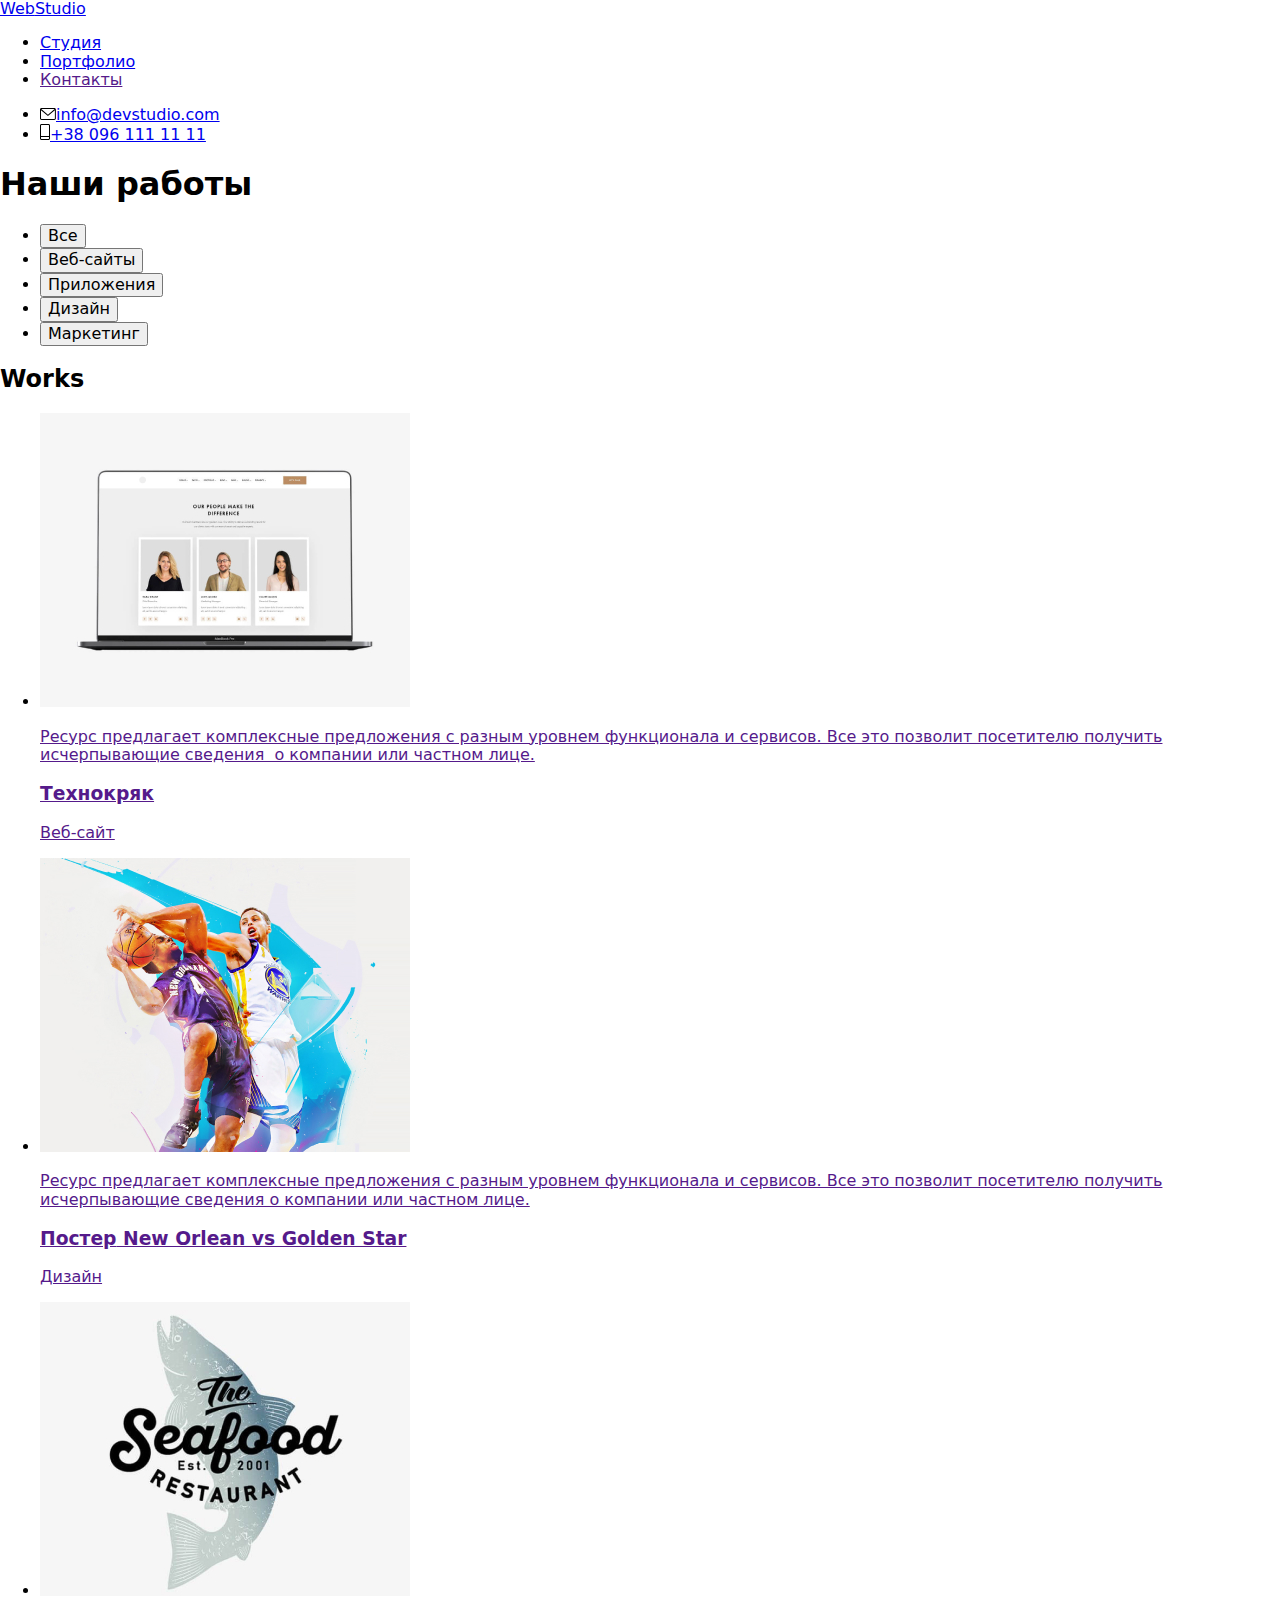
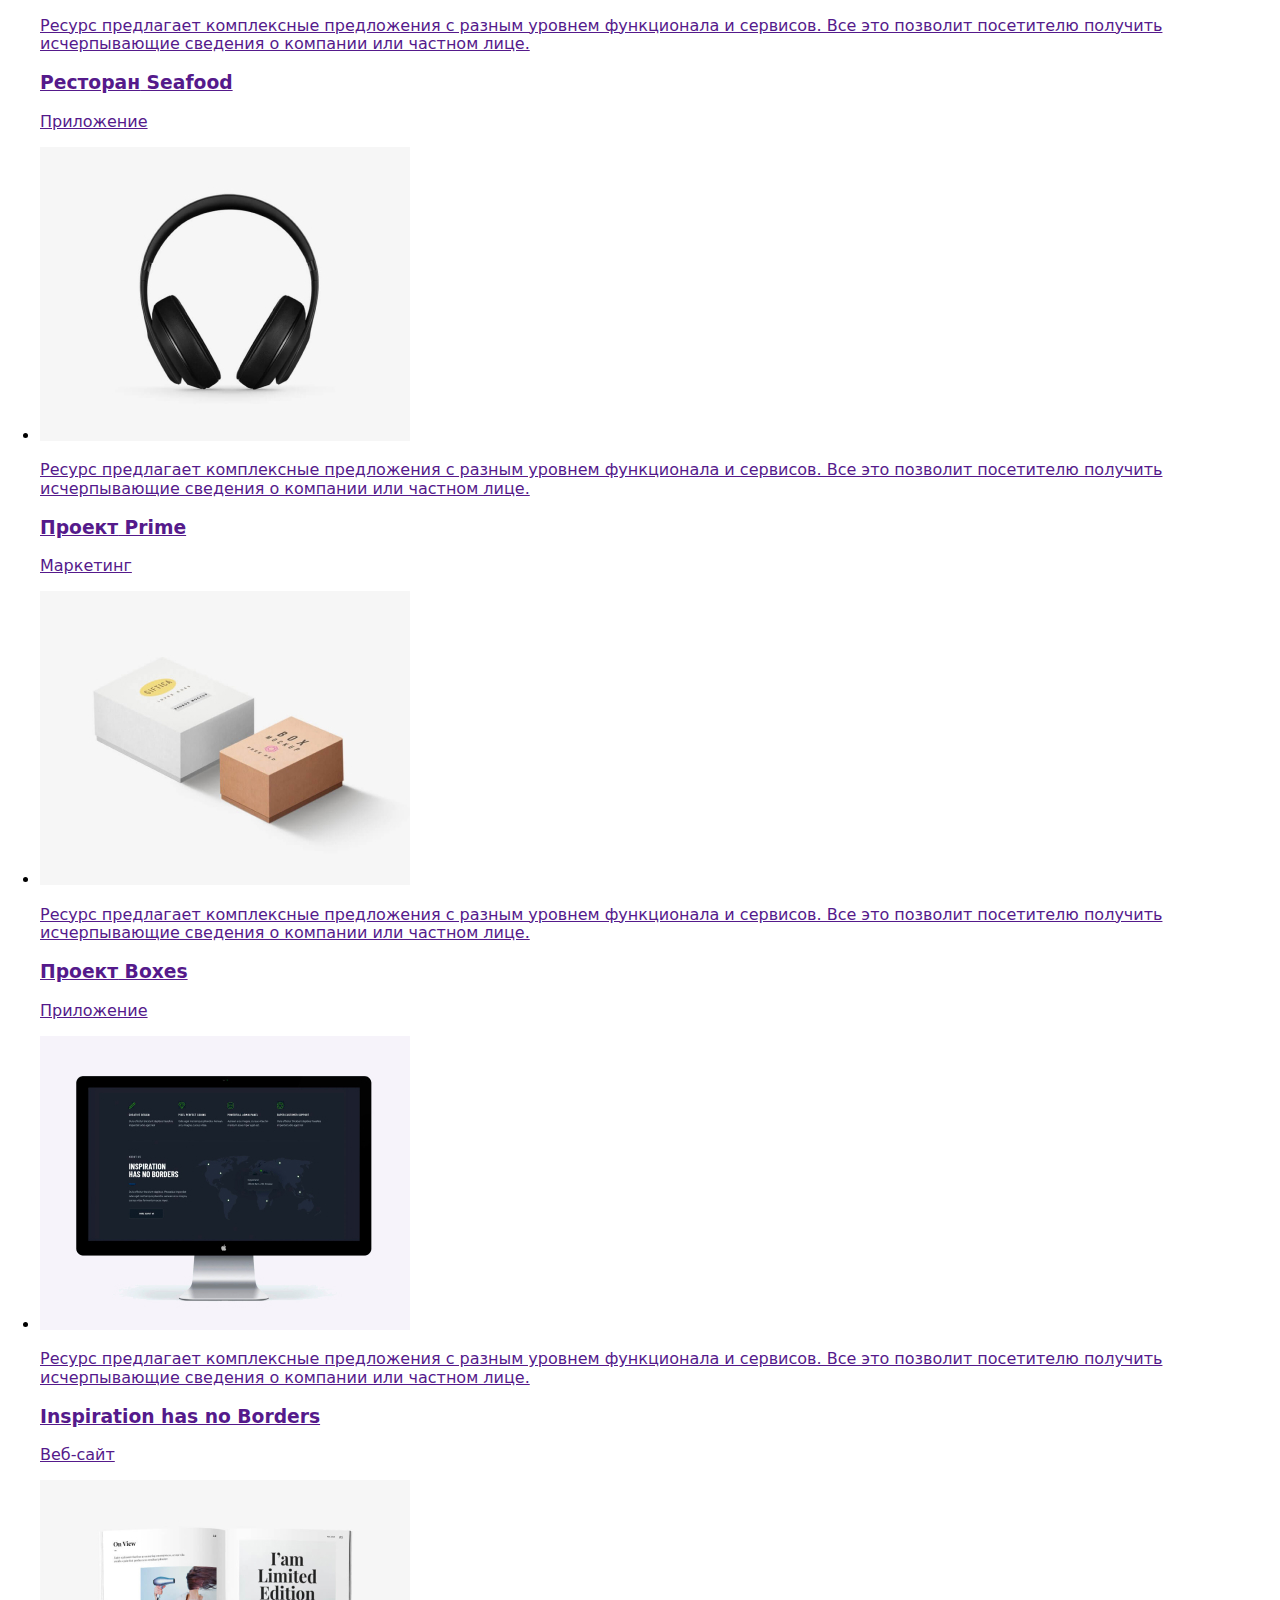
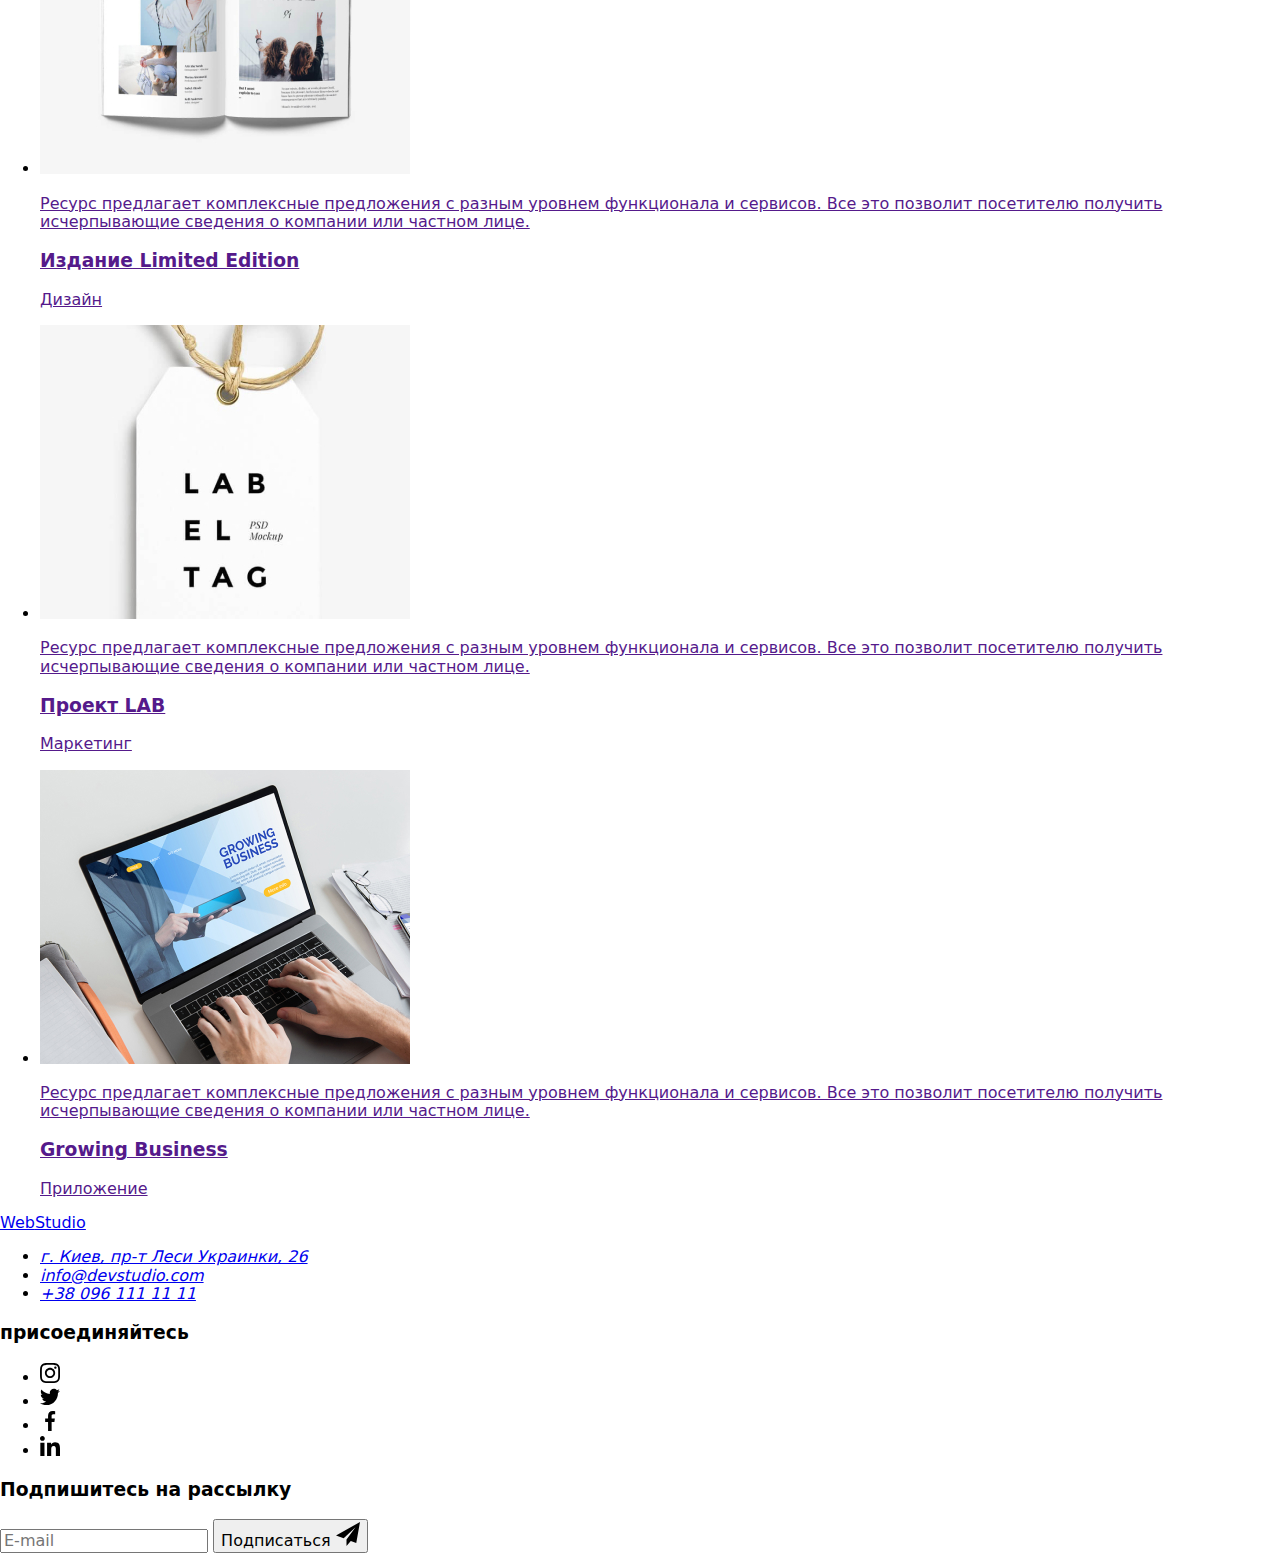
==== portfolio.html @ 3ccf1678 "add .gitignore" ====
<!DOCTYPE html>
<html lang="ru">
	<head>
		<meta charset="UTF-8" />
		<meta name="viewport" content="width=device-width, initial-scale=1.0" />
		<title>Portfolio</title>
		<link
			href="https://fonts.googleapis.com/css2?family=Raleway:wght@700&family=Roboto:wght@400;500;700;900&display=swap"
			rel="stylesheet"
		/>
		<link
			rel="stylesheet"
			href="https://cdnjs.cloudflare.com/ajax/libs/modern-normalize/1.0.0/modern-normalize.min.css"
		/>
		<link rel="stylesheet" href="./css/portfolio.min.css" />
	</head>
	<body>
		<!--Header-->
		<header class="header">
			<div class="container header__container">
				<nav class="navigation">
					<a class="logo navigation__logo" href="./index.html"><span>Web</span><span class="logo__text">Studio</span> </a>
					<ul class="navigation__list">
						<li class="navigation__item"><a class="navigation__link" href="./index.html">Студия</a></li>
						<li class="navigation__item"><a class="navigation__link navigation__link--current" href="./portfolio.html">Портфолио</a></li>
						<li class="navigation__item"><a class="navigation__link" href="">Контакты</a></li>
					</ul>
				</nav>
				<ul class="contacts">
					<li class="contacts__list">
						<a class="contacts__link" href="mailto:info@devstudio.com">
							<svg class="contacts__icon" width="16" height="12">
								<use href="./images/sprite.svg#icon-envelope"></use></svg>info@devstudio.com</a>
						</li>							
					<li class="contacts__list">
						<a class="contacts__link" href="tel:+380961111111">
							<svg class="contacts__icon" width="10" height="16">
								<use href="./images/sprite.svg#icon-phone"></use></svg>+38 096 111 11 11</a>
					</li>		
				</ul>
			</div>
		</header>
		<main>
			<section class="projects section">
				<h1 class="visually-hidden" aria-hidden="true" tabindex="-1">Наши работы</h1>
				<div class="container">
					<ul class="projects__list list">
						<li class="projects__item"><button class="projects__button button" type="button">Все</button></li>
						<li class="projects__item"><button class="projects__button button" type="button">Веб-сайты</button></li>
						<li class="projects__item"><button class="projects__button button" type="button">Приложения</button></li>
						<li class="projects__item"><button class="projects__button button" type="button">Дизайн</button></li>
						<li class="projects__item"><button class="projects__button button" type="button">Маркетинг</button></li>
					</ul>

					<h2 class="visually-hidden" aria-hidden="true" tabindex="-1">Works</h2>
					<ul class="works">
						<li class="works__item">
							<a class="works__card" href="">
								<div class="works__photo">
									<img class="works__img" src="./images/tehno.jpg" alt="Изображение ноутбука с открытым вебсайтом" />
									<p class="works__text">Ресурс предлагает комплексные предложения с разным уровнем функционала и сервисов. Все это позволит посетителю получить исчерпывающие сведения  о компании или частном лице.</p>
									</div>	
								<div class="works__summary">
									<h3 class="works__title">Технокряк</h3>
									<p class="works__type">Веб-сайт</p>
								</div>
							</a>
						</li>
						<li class="works__item">
							<a class="works-card" href="">
                            	<div class="works__photo">
								  <img class="works__img" src="./images/basketball.jpg" alt="Изображение постера с баскетболистами" />
								  <p class="works__text">Ресурс предлагает комплексные предложения с разным уровнем функционала и сервисов. Все это позволит посетителю получить исчерпывающие сведения о компании или частном лице.</p>
					     		</div>
								<div class="works__summary">
									<h3 class="works__title">Постер<span lang="en"> New Orlean vs Golden Star</span></h3>
									<p class="works__type">Дизайн</p>
								</div>
							</a>
						</li>
						<li class="works__item">
							<a class="works__card" href="">
							<div class="works__photo"> 
								<img class="works__img" src="./images/seafood.jpg" alt="Изображение логотипа рыбного ресторана" />
								<p class="works__text">Ресурс предлагает комплексные предложения с разным уровнем функционала и сервисов. Все это позволит посетителю получить исчерпывающие сведения о компании или частном лице.</p>
							</div>
								<div class="works__summary">
									<h3 class="works__title">Ресторан<span lang="en"> Seafood</span></h3>
									<p class="works__type">Приложение</p>
								</div>
							</a>
						</li>
						<li class="works__item">
							<a class="works__card" href="">
								<div class="works__photo"> 
								<img class="works__img" src="./images/prime.jpg" alt="Изображение наушников" />
								<p class="works__text">Ресурс предлагает комплексные предложения с разным уровнем функционала и сервисов. Все это позволит посетителю получить исчерпывающие сведения о компании или частном лице.</p>
								</div>
								<div class="works__summary">
									<h3 class="works__title">Проект<span lang="en"> Prime</span></h3>
									<p class="works__type">Маркетинг</p>
								</div>
							</a>
						</li>
						<li class="works__item">
							<a class="works__card" href="">
								<div class="works__photo"> 
								<img class="works__img" src="./images/boxes.jpg" alt="Изображение двух коробок" />
								<p class="works__text">Ресурс предлагает комплексные предложения с разным уровнем функционала и сервисов. Все это позволит посетителю получить исчерпывающие сведения о компании или частном лице.</p>
								</div>
								<div class="works__summary">
									<h3 class="works__title">Проект<span lang="en"> Boxes</span></h3>
									<p class="works__type">Приложение</p>
								</div>
							</a>
						</li>
						<li class="works__item">
							<a class="works__card" href="">
								<div class="works__photo"> 
								<img class="works__img" src="./images/inspiration.jpg" alt="Изображение монитора" />
								<p class="works__text">Ресурс предлагает комплексные предложения с разным уровнем функционала и сервисов. Все это позволит посетителю получить исчерпывающие сведения о компании или частном лице.</p>
								</div>
								<div class="works__summary">
									<h3 class="works__title" lang="en">Inspiration has no Borders</h3>
									<p class="works__type">Веб-сайт</p>
								</div>
							</a>
						</li>
						<li class="works__item">
							<a class="works__card" href="">
								<div class="works__photo"> 
								<img class="works__img" src="./images/limited.jpg" alt="Изображение разворота журнала" />
								<p class="works__text">Ресурс предлагает комплексные предложения с разным уровнем функционала и сервисов. Все это позволит посетителю получить исчерпывающие сведения о компании или частном лице.</p>
								</div>
								<div class="works__summary">
									<h3 class="works__title">Издание<span lang="en"> Limited Edition</span></h3>
									<p class="works__type">Дизайн</p>
								</div>
							</a>
						</li>
						<li class="works__item">
							<a class="works__card" href="">
								<div class="works__photo"> 
								<img class="works__img" src="./images/lab.jpg" alt="Изображение с биркой" />
								<p class="works__text">Ресурс предлагает комплексные предложения с разным уровнем функционала и сервисов. Все это позволит посетителю получить исчерпывающие сведения о компании или частном лице.</p>
								</div>
								<div class="works__summary">
									<h3 class="works__title">Проект<span lang="en"> LAB</span></h3>
									<p class="works__type">Маркетинг</p>
								</div>
							</a>
						</li>
						<li class="works__item">
							<a class="works__card" href="">
								<div class="works__photo"> 
								<img class="works__img" src="./images/notebook.jpg" alt="Изображение с руками на клавиатуре ноутбука"/>
								<p class="works__text">Ресурс предлагает комплексные предложения с разным уровнем функционала и сервисов. Все это позволит посетителю получить исчерпывающие сведения о компании или частном лице.</p>
								</div>	
								<div class="works__summary">
									<h3 class="works__title" lang="en">Growing Business</h3>
									<p class="works__type">Приложение</p>
								</div>
							</a>
						</li>
					</ul>
				</div>
			</section>
		</main>
				<!--Footer-->
		<footer class="footer section">
			<div class="footer__container container">
				<div class="address">
				<a class="logo" href="./index.html"><span>Web</span><span class="logo__text logo__text--white">Studio</span></a>
				<address>
					<ul class="address__list">
						<li class="address__item">
							<a class="address__link" href="https://goo.gl/maps/FVcXJ8ViRF421qkY6" target="_blank" rel="noopener norefferer" 
								>г. Киев, пр-т Леси Украинки, 26</a
							>
						</li>
						<li>
							<a class="footer__contact-link" href="mailto:info@devstudio.com">info@devstudio.com</a>
						</li>
						<li>
							<a class="footer__contact-link" href="tel:+380961111111">+38 096 111 11 11</a>
						</li>
					</ul>
				</address>
			</div>
			<div class="social footer__social">
				<h3 class="social__title">присоединяйтесь</h3>
				<ul class="social__list">
					<li class="social__item"> 
						<a class="social__link social__link--footer" href="">
							<svg class="social__icon social__icon--footer" width="20" height="20">
								<use href="./images/sprite.svg#icon-instagram"></use>
							</svg>
						</a>
					</li>
					<li class="social__item">
						<a class="social__link social__link--footer" href="">
							<svg class="social__icon social__icon--footer" width="20" height="20">
								<use href="./images/sprite.svg#icon-twitter"></use>
							</svg>
						</a>
					</li>
					<li class="social__item">
						<a class="social__link social__link--footer" href="">
							<svg class="social__icon social__icon--footer" width="20" height="20">
								<use href="./images/sprite.svg#icon-facebook"></use>
							</svg>
						</a>
					</li>
					<li class="social__item">
						<a class="social__link social__link--footer" href="">
							<svg class="social__icon social__icon--footer" width="20" height="20">
								<use href="./images/sprite.svg#icon-linkedin"></use>
							</svg>
						</a>
					</li>
				</ul>
			</div>
		<!--====================Footer email form=====================-->
			<form class="footer-form">
				<h3 class="footer-form__white-title">Подпишитесь на рассылку</h3>
				<label class="footer-form__label">
					<input class="footer-form__input" type="email" name="email" placeholder="E-mail">
				</label>
				<button class="button footer-form__button" type="submit">Подписаться
					<svg class="footer-form__icon" width="24" height="24">
					<use href="./images/icons.svg#icon-send"></use>
				</svg>	
				</button>
			</form>
		</div>
	</footer>
	</body>
</html>
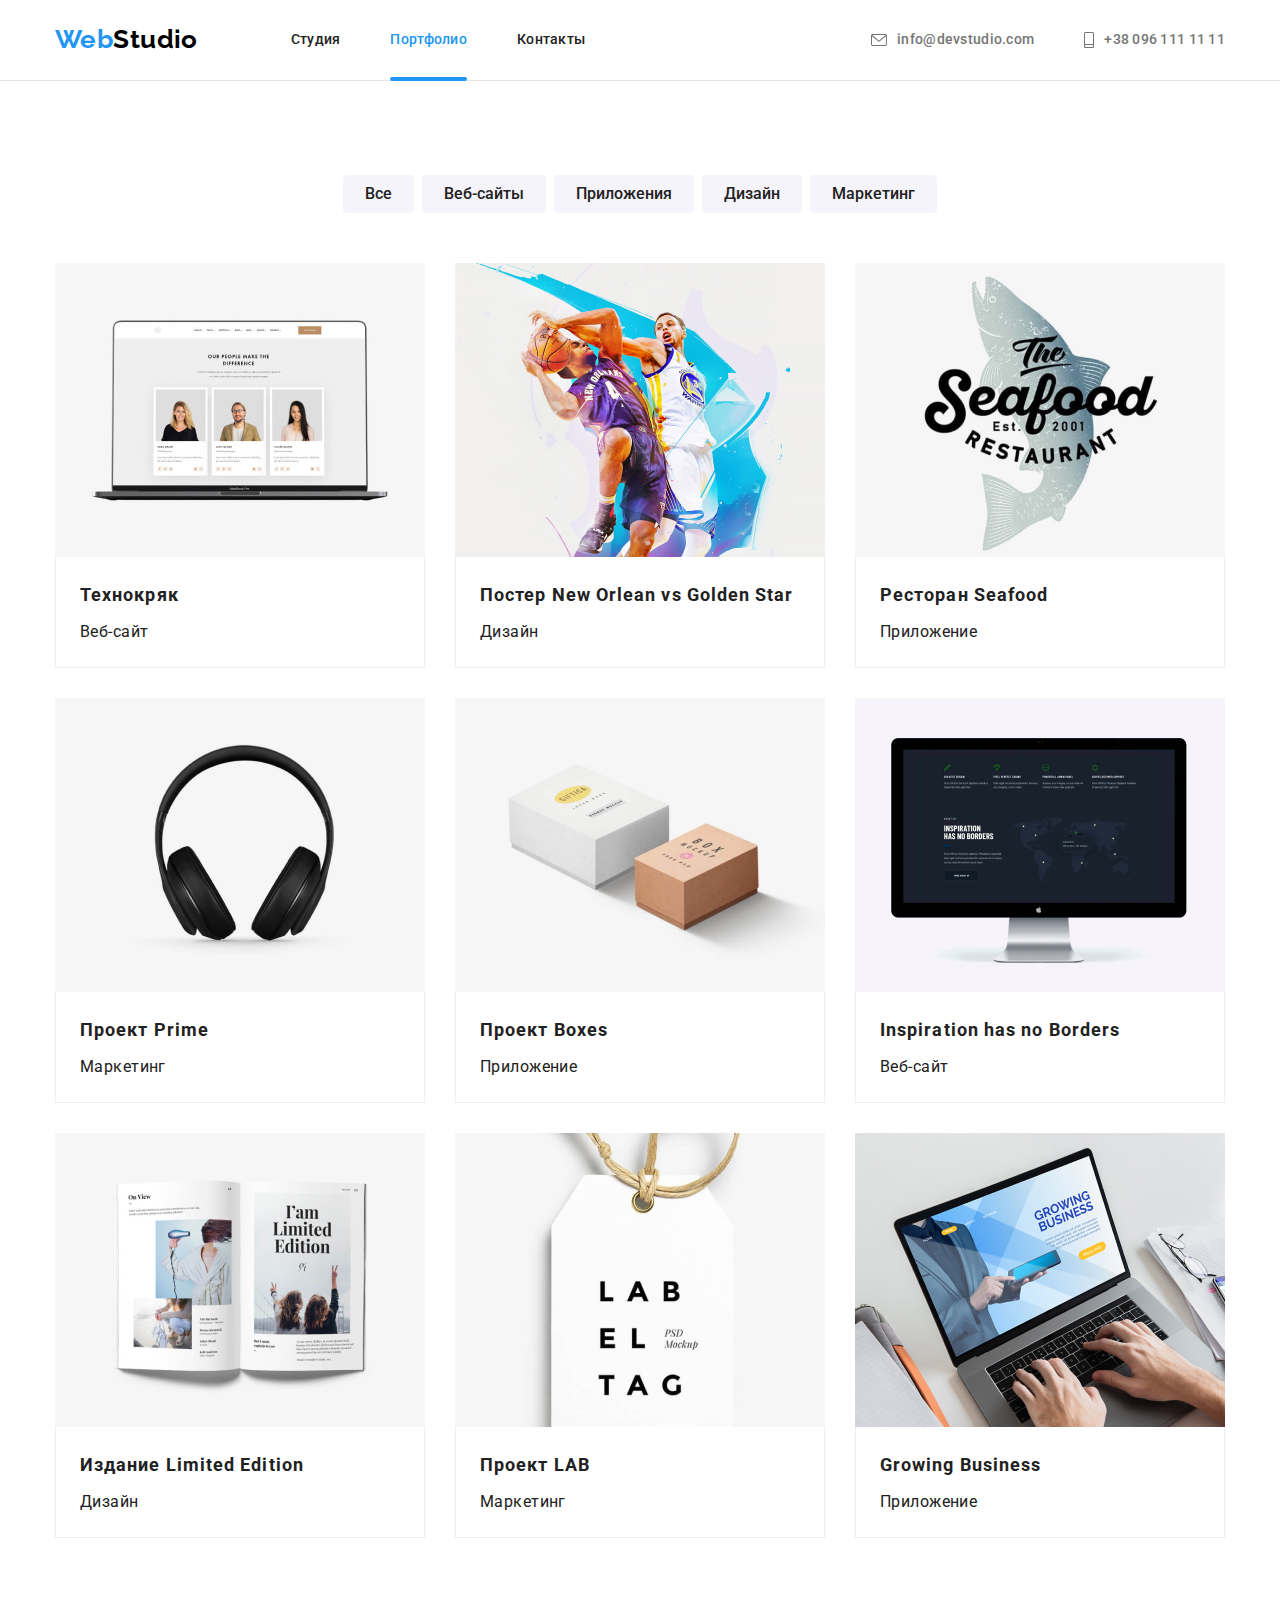
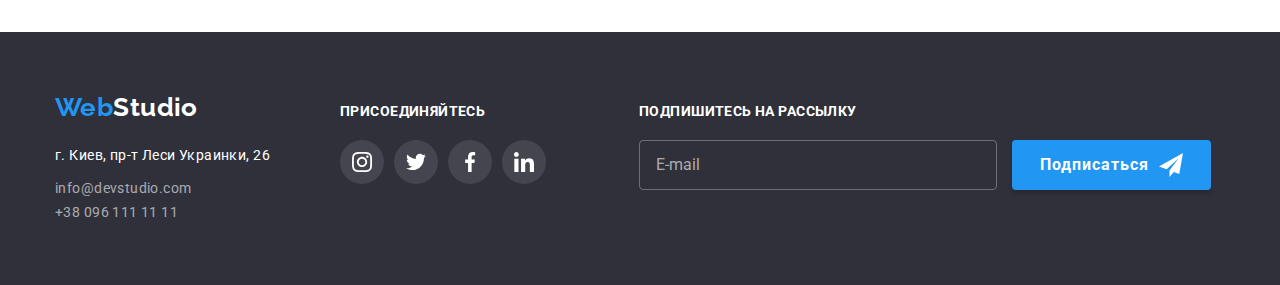
==== commit 333876d1: "create portfolio.html" ====
--- a/portfolio.html
+++ b/portfolio.html
@@ -222,7 +222,8 @@
 				</ul>
 			</div>
 		<!--====================Footer email form=====================-->
-			<form class="footer-form">
+		
+		<form class="footer-form">
 				<h3 class="footer-form__white-title">Подпишитесь на рассылку</h3>
 				<label class="footer-form__label">
 					<input class="footer-form__input" type="email" name="email" placeholder="E-mail">
--- a/css/portfolio.min.css
+++ b/css/portfolio.min.css
@@ -0,0 +1,2 @@
+:root{--text-color-white: #ffffff;--text-color-black: #212121;--text-color-grey: #757575;--accent-color: #2196f3;--text-color-auth-nav: rgba(255, 255, 255, 0.6);--text-color-black-logo: #000000;--background-color-gray: #2f303a;--background-color-overlay: rgba(0, 0, 0, 0.2);--background-color-white-title: rgba(47, 48, 58, 0.8);--background-color-bottom: #f5f4fa;--background-color-pop-up-text: rgba(33, 150, 243, 0.9);--background-color-social-link-footer: rgba(255, 255, 255, 0.1);--border-color: #e5e5e5;--border-color-projects: #eeeeee;--border-color-close-button: rgba(0, 0, 0, 0.1);--icon-color: #afb1b8;--timing-function: cubic-bezier(0.4, 0, 0.2, 1)}.visually-hidden{position:absolute;white-space:nowrap;width:1px;height:1px;overflow:hidden;border:0;padding:0;clip:rect(0 0 0 0);-webkit-clip-path:inset(50%);clip-path:inset(50%);margin:-1px}html{-webkit-box-sizing:border-box;box-sizing:border-box}*,*::before,*::after{-webkit-box-sizing:inherit;box-sizing:inherit}*{margin:0;padding:0}ul{list-style:none}a{text-decoration:none;color:var(--text-color-black)}img{display:block}body{margin:0;font-family:'Roboto', sans-serif;font-size:14px;line-height:1.71;letter-spacing:0.03em;color:var(--text-color-grey);background-color:var(--text-color-white)}.container{margin-left:auto;margin-right:auto;padding-left:15px;padding-right:15px;width:1200px}.section{padding-top:94px;padding-bottom:94px}.logo{font-family:'Raleway', sans-serif;font-weight:700;font-size:26px;line-height:1.19;color:var(--accent-color)}.logo__text{color:var(--text-color-black-logo)}.logo__text--white{color:var(--text-color-white)}.button{font-family:'Roboto', sans-serif;cursor:pointer}.title{margin-top:0;margin-bottom:50px;font-weight:700;font-size:36px;line-height:1.17;text-align:center;color:var(--text-color-black)}.social{display:-webkit-box;display:-ms-flexbox;display:flex;-webkit-box-pack:center;-ms-flex-pack:center;justify-content:center;-webkit-box-align:center;-ms-flex-align:center;align-items:center}.social__title{margin-bottom:20px;font-style:normal;font-weight:700;font-size:14px;line-height:1.14;text-transform:uppercase;color:var(--text-color-white)}.social__list{display:-webkit-box;display:-ms-flexbox;display:flex;-webkit-box-pack:center;-ms-flex-pack:center;justify-content:center;-webkit-box-align:center;-ms-flex-align:center;align-items:center}.social__item+.social__item{margin-left:10px}.social__icon{fill:currentColor}.social__icon--footer{fill:var(--text-color-white)}.social__link{display:-webkit-box;display:-ms-flexbox;display:flex;width:44px;height:44px;-webkit-box-pack:center;-ms-flex-pack:center;justify-content:center;-webkit-box-align:center;-ms-flex-align:center;align-items:center;border-radius:50%}.social__link:hover,.social__link:focus{color:var(--text-color-white);background-color:var(--accent-color)}.social__link--team{color:var(--icon-color);background-position:center;background-repeat:no-repeat;-webkit-transition:color 250ms var(--timing-function),background-color 250ms var(--timing-function);transition:color 250ms var(--timing-function),background-color 250ms var(--timing-function)}.social__link--footer{background:var(--background-color-social-link-footer);-webkit-transition:background-color 250ms var(--timing-function);transition:background-color 250ms var(--timing-function)}.header{border-bottom:solid 1px var(--border-color)}.header__container{display:-webkit-box;display:-ms-flexbox;display:flex;-webkit-box-align:center;-ms-flex-align:center;align-items:center}.navigation{display:-webkit-box;display:-ms-flexbox;display:flex;-webkit-box-align:center;-ms-flex-align:center;align-items:center}.navigation__logo{margin-top:24px;margin-bottom:25px;display:-webkit-box;display:-ms-flexbox;display:flex;font-family:'Raleway', sans-serif;font-weight:700;font-size:26px;line-height:1.19;color:var(--accent-color)}.navigation__list{margin-left:93px;display:-webkit-box;display:-ms-flexbox;display:flex}.navigation__item+.navigation__item{margin-left:50px}.navigation__link{padding-top:32px;padding-bottom:32px;display:block;font-weight:500;font-size:14px;line-height:1.14;letter-spacing:0.02em;color:var(--text-color-black);-webkit-transition:color 250ms var(--timing-function);transition:color 250ms var(--timing-function)}.navigation__link--current{position:relative;padding-top:32px;padding-bottom:32px;display:block;font-weight:500;font-size:14px;line-height:1.14;letter-spacing:0.02em;color:var(--accent-color);-webkit-transition:color 250ms var(--timing-function);transition:color 250ms var(--timing-function)}.navigation__link--current::after{position:absolute;display:inline-block;content:'';bottom:-1px;left:0;height:4px;width:100%;border-radius:2px;background-color:var(--accent-color);opacity:1}.navigation__link:hover,.navigation__link:focus,.navigation__link--current:hover,.navigation__link--current:focus{color:var(--accent-color);cursor:pointer}.contacts{margin-left:auto;display:-webkit-box;display:-ms-flexbox;display:flex;-webkit-box-align:center;-ms-flex-align:center;align-items:center}.contacts__list{display:-webkit-box;display:-ms-flexbox;display:flex;-webkit-box-align:center;-ms-flex-align:center;align-items:center}.contacts__list+.contacts__list{margin-left:50px}.contacts__icon{fill:currentColor;margin-right:10px;-webkit-transition:fill 250ms var(--timing-function);transition:fill 250ms var(--timing-function)}.contacts__icon:hover{fill:var(--accent-color)}.contacts__link{display:-webkit-box;display:-ms-flexbox;display:flex;-webkit-box-align:center;-ms-flex-align:center;align-items:center;padding-top:32px;padding-bottom:32px;font-style:normal;font-weight:500;line-height:1.14;letter-spacing:0.02em;color:var(--text-color-grey);-webkit-transition:color 250ms var(--timing-function);transition:color 250ms var(--timing-function)}.contacts__link:hover,.contacts__link:focus{color:var(--accent-color)}.projects{padding-top:94px;padding-bottom:94px}.projects__list{margin-bottom:50px;display:-webkit-box;display:-ms-flexbox;display:flex;-webkit-box-pack:center;-ms-flex-pack:center;justify-content:center}.projects__item+.projects__item{margin-left:8px}.projects__button{padding:6px 22px;font-weight:500;font-size:16px;line-height:1.62;color:var(--text-color-black);background-color:var(--background-color-bottom);border-radius:4px;border:none;-webkit-transition:color 250ms var(--timing-function),background-color 250ms var(--timing-function),-webkit-box-shadow 250ms var(--timing-function);transition:color 250ms var(--timing-function),background-color 250ms var(--timing-function),-webkit-box-shadow 250ms var(--timing-function);transition:color 250ms var(--timing-function),background-color 250ms var(--timing-function),box-shadow 250ms var(--timing-function);transition:color 250ms var(--timing-function),background-color 250ms var(--timing-function),box-shadow 250ms var(--timing-function),-webkit-box-shadow 250ms var(--timing-function)}.projects__button:hover,.projects__button:focus{background-color:var(--accent-color);color:var(--text-color-white);-webkit-box-shadow:0px 3px 1px rgba(0,0,0,0.1),0px 1px 2px rgba(0,0,0,0.08),0px 2px 2px rgba(0,0,0,0.12);box-shadow:0px 3px 1px rgba(0,0,0,0.1),0px 1px 2px rgba(0,0,0,0.08),0px 2px 2px rgba(0,0,0,0.12);cursor:pointer}.works{display:-webkit-box;display:-ms-flexbox;display:flex;-ms-flex-wrap:wrap;flex-wrap:wrap}.works__item{overflow:hidden;margin-right:30px;margin-bottom:30px;width:370px;-webkit-transition:-webkit-box-shadow 250ms var(--timing-function);transition:-webkit-box-shadow 250ms var(--timing-function);transition:box-shadow 250ms var(--timing-function);transition:box-shadow 250ms var(--timing-function), -webkit-box-shadow 250ms var(--timing-function)}.works__item:nth-child(3n){margin-right:0px}.works__item:nth-last-child(-n+3){margin-bottom:0}.works__img{display:block;width:100%}.works__photo{display:-webkit-box;display:-ms-flexbox;display:flex;position:relative;overflow:hidden}.works__text{position:absolute;bottom:0;width:100%;height:100%;font-size:18px;line-height:1.56;color:var(--text-color-white);background-color:var(--background-color-pop-up-text);padding:63px 24px;-webkit-transform:translateY(100%);transform:translateY(100%);-webkit-transition:-webkit-transform 250ms var(--timing-function);transition:-webkit-transform 250ms var(--timing-function);transition:transform 250ms var(--timing-function);transition:transform 250ms var(--timing-function), -webkit-transform 250ms var(--timing-function)}.works__item:hover .works__text,.works__item:focus .works__text{-webkit-transform:translateY(0);transform:translateY(0)}.works__item:hover,.works__item:focus{display:inline-block;-webkit-box-shadow:0px 1px 1px rgba(0,0,0,0.12),0px 4px 4px rgba(0,0,0,0.06),1px 4px 6px rgba(0,0,0,0.16);box-shadow:0px 1px 1px rgba(0,0,0,0.12),0px 4px 4px rgba(0,0,0,0.06),1px 4px 6px rgba(0,0,0,0.16)}.works__summary{border-bottom:1px solid var(--border-color-projects);border-right:1px solid var(--border-color-projects);border-left:1px solid var(--border-color-projects);padding:20px 24px}.works__title{margin-top:0;margin-bottom:4px;font-weight:700;font-size:18px;line-height:2;letter-spacing:0.06em;color:var(--text-color-black)}.works__type{margin-top:0;font-size:16px;line-height:1.88}.footer{padding:60px 0;background-color:var(--background-color-gray)}.footer__container{display:-webkit-box;display:-ms-flexbox;display:flex;-webkit-box-align:baseline;-ms-flex-align:baseline;align-items:baseline}.footer__contact-link{margin-top:0;font-weight:400;font-style:normal;color:var(--text-color-auth-nav)}.footer__contact-link:hover,.footer__contact-link:focus{color:var(--accent-color)}.footer__social{display:block;margin-left:70px}.address{padding-top:0}.address__list:first-child{margin-top:20px}.address__item:not(:last-child){margin-bottom:9px}.address__link{font-style:normal;color:var(--text-color-white)}.address__link:hover,.address__link:focus{color:var(--accent-color)}.footer-form{margin-left:93px}.footer-form__white-title{margin-bottom:20px;font-style:normal;font-weight:700;font-size:14px;line-height:1.14;text-transform:uppercase;color:var(--text-color-white)}.footer-form__input{margin-right:12px;padding:15px 16px;width:358px;height:50px;border:1px solid rgba(255,255,255,0.3);background-color:inherit;color:var(--text-color-auth-nav);border-radius:4px}.footer-form__input:focus{border-color:var(--text-color-white);outline:none}.footer-form__input::-webkit-input-placeholder{font-size:16px;line-height:1.25;color:var(--text-color-auth-nav)}.footer-form__input:-ms-input-placeholder{font-size:16px;line-height:1.25;color:var(--text-color-auth-nav)}.footer-form__input::-ms-input-placeholder{font-size:16px;line-height:1.25;color:var(--text-color-auth-nav)}.footer-form__input::placeholder{font-size:16px;line-height:1.25;color:var(--text-color-auth-nav)}.footer-form__button{display:-webkit-inline-box;display:-ms-inline-flexbox;display:inline-flex;-webkit-box-align:center;-ms-flex-align:center;align-items:center;padding:10px 28px;-webkit-box-shadow:0px 4px 4px rgba(0,0,0,0.15);box-shadow:0px 4px 4px rgba(0,0,0,0.15);border:none;border-radius:4px;font-weight:700;font-size:16px;line-height:1.88;letter-spacing:0.06em;color:var(--text-color-white);background-color:var(--accent-color)}.footer-form__button:hover,.footer-form__button:focus{background-color:#188CE8}.footer-form__icon{margin-left:10px;fill:var(--text-color-white)}
+/*# sourceMappingURL=portfolio.min.css.map */